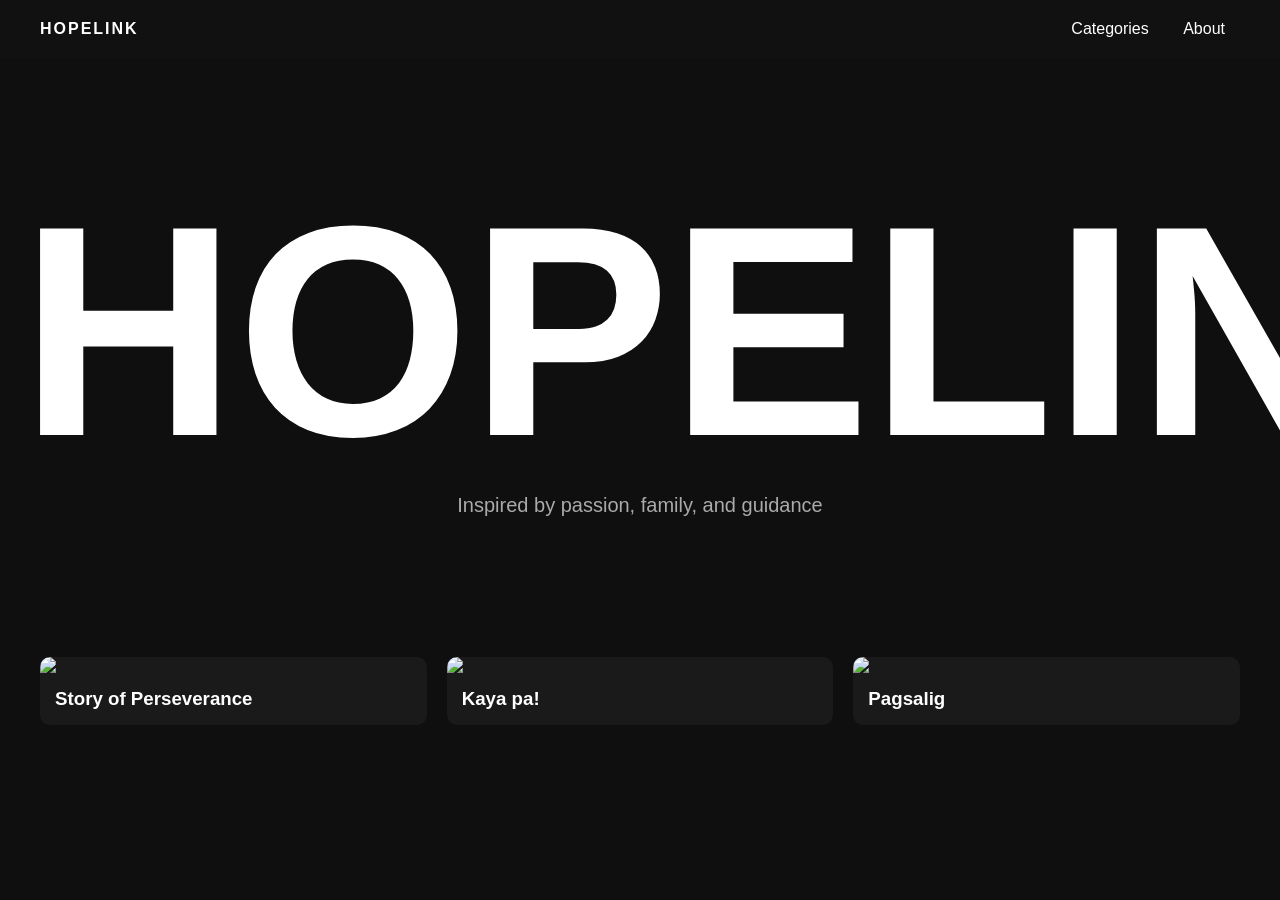
==== index.html @ 451ede3d "cleaned the ui" ====
<!DOCTYPE html>
<html lang="en">
<head>
    <meta charset="UTF-8">
    <meta name="viewport" content="width=device-width, initial-scale=1.0">
    <title>HopeLink</title>
    <link rel="stylesheet" href="styles.css">
    <link href="https://fonts.googleapis.com/css2?family=Inter+Tight:wght@100..900&display=swap" rel="stylesheet">
</head>
<body>
    <header class="navbar">
        <div ><a class="logo" href="index.html">HOPELINK</a></div>
        <nav id="nav-menu">
            <a href="categories.html">Categories</a>
            <a href="#">About</a>
        </nav>
        <div class="menu-toggle" id="menu-toggle">☰</div>
    </header>

   
    <section class="hero">
        <h1 class="hopelink-bold">HOPELINK</h1>
        <p>Inspired by passion, family, and guidance</p>
    </section>

    
    <section class="grid">
        <div class="card">
            <img src="https://picsum.photos/400/250?1">
            <h3>Story of Perseverance</h3>
        </div>
        <div class="card">
            <img src="https://picsum.photos/400/250?2">
            <h3>Kaya pa!</h3>
        </div>
        <div class="card">
            <img src="https://picsum.photos/400/250?3">
            <h3>Pagsalig</h3>
        </div>
    </section>

    <script src="script.js"></script>
</body>
</html>
---- styles.css ----
* {
    margin: 0;
    padding: 0;
    box-sizing: border-box;
}

body {
    font-family: Arial, sans-serif;
    background: #0f0f0f;
    color: white;
}

/* NAVBAR */
.navbar {
    display: flex;
    justify-content: space-between;
    align-items: center;
    padding: 20px 40px;
    background: #111;
}

.logo {
    font-weight: bold;
    letter-spacing: 2px;
    text-decoration: none;
    color: white;
}

nav a {
    margin: 0 15px;
    text-decoration: none;
    color: white;
}

.menu-toggle {
    display: none;
    font-size: 24px;
    cursor: pointer;
}

/* HERO */
.hero {
    display: flex;
    flex-direction: column;
    text-align: center;
    padding: 100px 20px;
}

.hero h1 {
    margin: 0;
    font-size: 300px;
}   

.hero p {
    margin-top: -10px;
    font-size: 20px; 
    color: #aaa;
}

/* GRID */
.grid {
    display: grid;
    grid-template-columns: repeat(auto-fit, minmax(250px, 1fr));
    gap: 20px;
    padding: 40px;
}

.card {
    background: #1a1a1a;
    border-radius: 10px;
    overflow: hidden;
    transition: 0.3s;
}

.card img {
    width: 100%;
    display: block;
}

.card h3 {
    padding: 15px;
}

.card:hover {
    transform: translateY(-5px);
}

/* RESPONSIVE */
@media (max-width: 768px) {
    nav {
        display: none;
        flex-direction: column;
        background: #111;
        position: absolute;
        top: 70px;
        right: 20px;
        padding: 20px;
    }

    nav.active {
        display: flex;
    }

    .menu-toggle {
        display: block;
    }
}
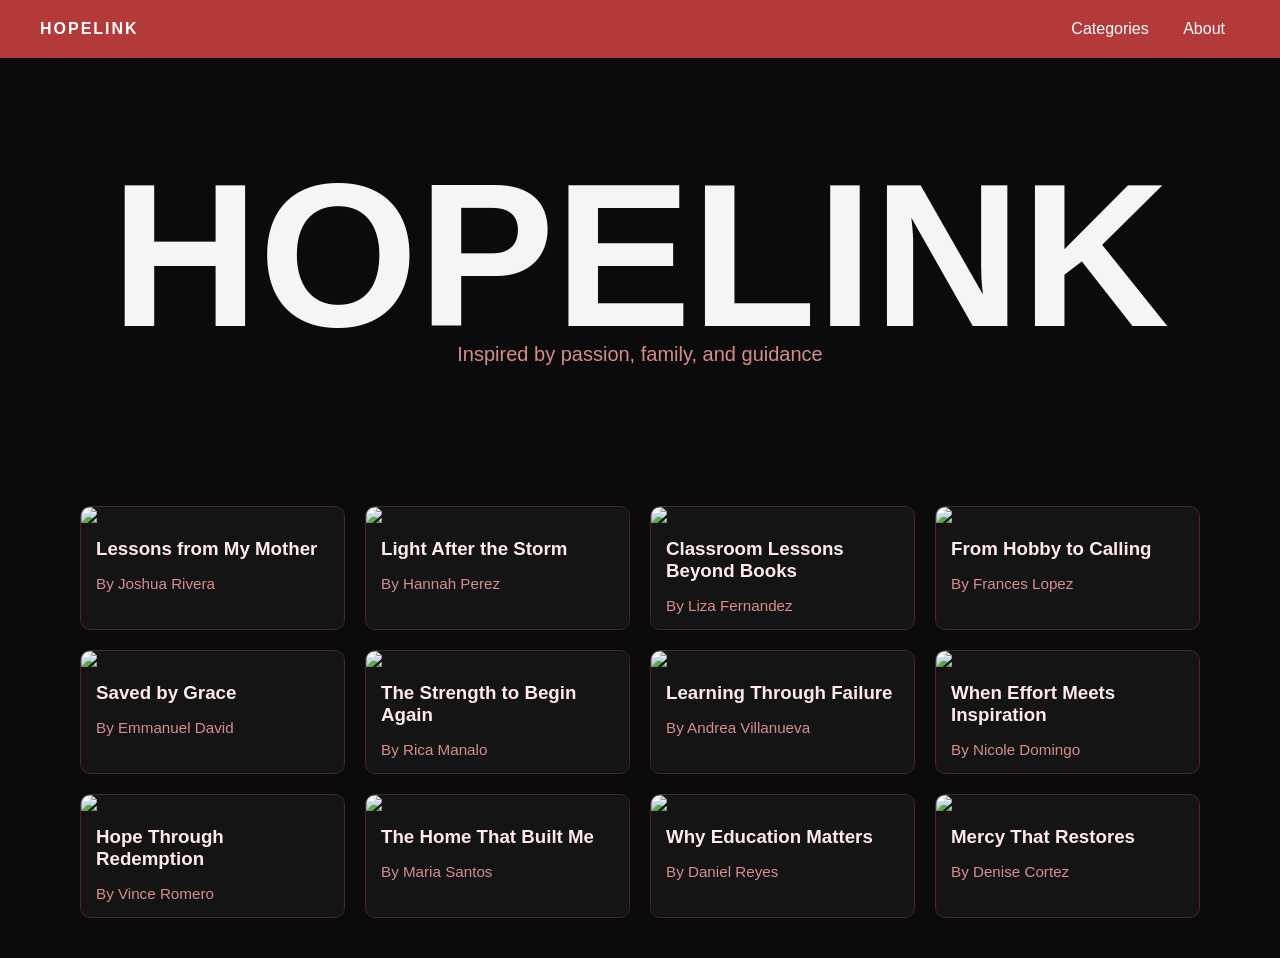
==== commit 413c4955: "improved functionality" ====
--- a/index.html
+++ b/index.html
@@ -27,15 +27,63 @@
     <section class="grid">
         <div class="card">
             <img src="https://picsum.photos/400/250?1">
-            <h3>Story of Perseverance</h3>
+            <h3>Lessons from My Mother</h3>
+            <p class="author">By Joshua Rivera</p>
         </div>
         <div class="card">
             <img src="https://picsum.photos/400/250?2">
-            <h3>Kaya pa!</h3>
+            <h3>Light After the Storm</h3>
+            <p class="author">By Hannah Perez</p>
         </div>
         <div class="card">
             <img src="https://picsum.photos/400/250?3">
-            <h3>Pagsalig</h3>
+            <h3>Classroom Lessons Beyond Books</h3>
+            <p class="author">By Liza Fernandez</p>
+        </div>
+        <div class="card">
+            <img src="https://picsum.photos/400/250?4">
+            <h3>From Hobby to Calling</h3>
+            <p class="author">By Frances Lopez</p>
+        </div>
+        <div class="card">
+            <img src="https://picsum.photos/400/250?5">
+            <h3>Saved by Grace</h3>
+            <p class="author">By Emmanuel David</p>
+        </div>
+        <div class="card">
+            <img src="https://picsum.photos/400/250?6">
+            <h3>The Strength to Begin Again</h3>
+            <p class="author">By Rica Manalo</p>
+        </div>
+        <div class="card">
+            <img src="https://picsum.photos/400/250?7">
+            <h3>Learning Through Failure</h3>
+            <p class="author">By Andrea Villanueva</p>
+        </div>
+        <div class="card">
+            <img src="https://picsum.photos/400/250?8">
+            <h3>When Effort Meets Inspiration</h3>
+            <p class="author">By Nicole Domingo</p>
+        </div>
+        <div class="card">
+            <img src="https://picsum.photos/400/250?9">
+            <h3>Hope Through Redemption</h3>
+            <p class="author">By Vince Romero</p>
+        </div>
+        <div class="card">
+            <img src="https://picsum.photos/400/250?10">
+            <h3>The Home That Built Me</h3>
+            <p class="author">By Maria Santos</p>
+        </div>
+        <div class="card">
+            <img src="https://picsum.photos/400/250?11">
+            <h3>Why Education Matters</h3>
+            <p class="author">By Daniel Reyes</p>
+        </div>
+        <div class="card">
+            <img src="https://picsum.photos/400/250?12">
+            <h3>Mercy That Restores</h3>
+            <p class="author">By Denise Cortez</p>
         </div>
     </section>
 
--- a/styles.css
+++ b/styles.css
@@ -6,8 +6,9 @@
 
 body {
     font-family: Arial, sans-serif;
-    background: #0f0f0f;
-    color: white;
+    background: #0b0b0c;
+    color: #f5f5f5;
+    overflow-x: hidden;
 }
 
 /* NAVBAR */
@@ -16,7 +17,8 @@
     justify-content: space-between;
     align-items: center;
     padding: 20px 40px;
-    background: #111;
+    background: #b43a3a;
+    position: relative;
 }
 
 .logo {
@@ -43,18 +45,19 @@
     display: flex;
     flex-direction: column;
     text-align: center;
-    padding: 100px 20px;
+    padding: clamp(56px, 10vw, 100px) 20px;
 }
 
 .hero h1 {
     margin: 0;
-    font-size: 300px;
+    font-size: clamp(2.5rem, 16vw, 13rem);
+    line-height: 0.95;
 }   
 
 .hero p {
     margin-top: -10px;
-    font-size: 20px; 
-    color: #aaa;
+    font-size: clamp(1rem, 2.8vw, 1.25rem); 
+    color: #d88d8d;
 }
 
 /* GRID */
@@ -62,11 +65,14 @@
     display: grid;
     grid-template-columns: repeat(auto-fit, minmax(250px, 1fr));
     gap: 20px;
-    padding: 40px;
+    padding: clamp(20px, 4vw, 40px);
+    width: min(1200px, 100%);
+    margin: 0 auto;
 }
 
 .card {
-    background: #1a1a1a;
+    background: #141414;
+    border: 1px solid #4a2323;
     border-radius: 10px;
     overflow: hidden;
     transition: 0.3s;
@@ -79,6 +85,13 @@
 
 .card h3 {
     padding: 15px;
+    color: #ffe9e9;
+}
+
+.card .author {
+    padding: 0 15px 15px;
+    color: #d88d8d;
+    font-size: 0.95rem;
 }
 
 .card:hover {
@@ -87,21 +100,43 @@
 
 /* RESPONSIVE */
 @media (max-width: 768px) {
+    .navbar {
+        padding: 16px 20px;
+    }
+
     nav {
         display: none;
         flex-direction: column;
-        background: #111;
+        background: #181818;
         position: absolute;
-        top: 70px;
+        top: 60px;
+        left: 20px;
         right: 20px;
-        padding: 20px;
+        padding: 12px;
+        border: 1px solid #4a2323;
+        border-radius: 10px;
+        gap: 10px;
+        z-index: 10;
     }
 
     nav.active {
         display: flex;
     }
 
+    nav a {
+        margin: 0;
+        padding: 10px 8px;
+    }
+
     .menu-toggle {
         display: block;
     }
+
+    .hero p {
+        margin-top: 6px;
+    }
+
+    .grid {
+        grid-template-columns: 1fr;
+    }
 }
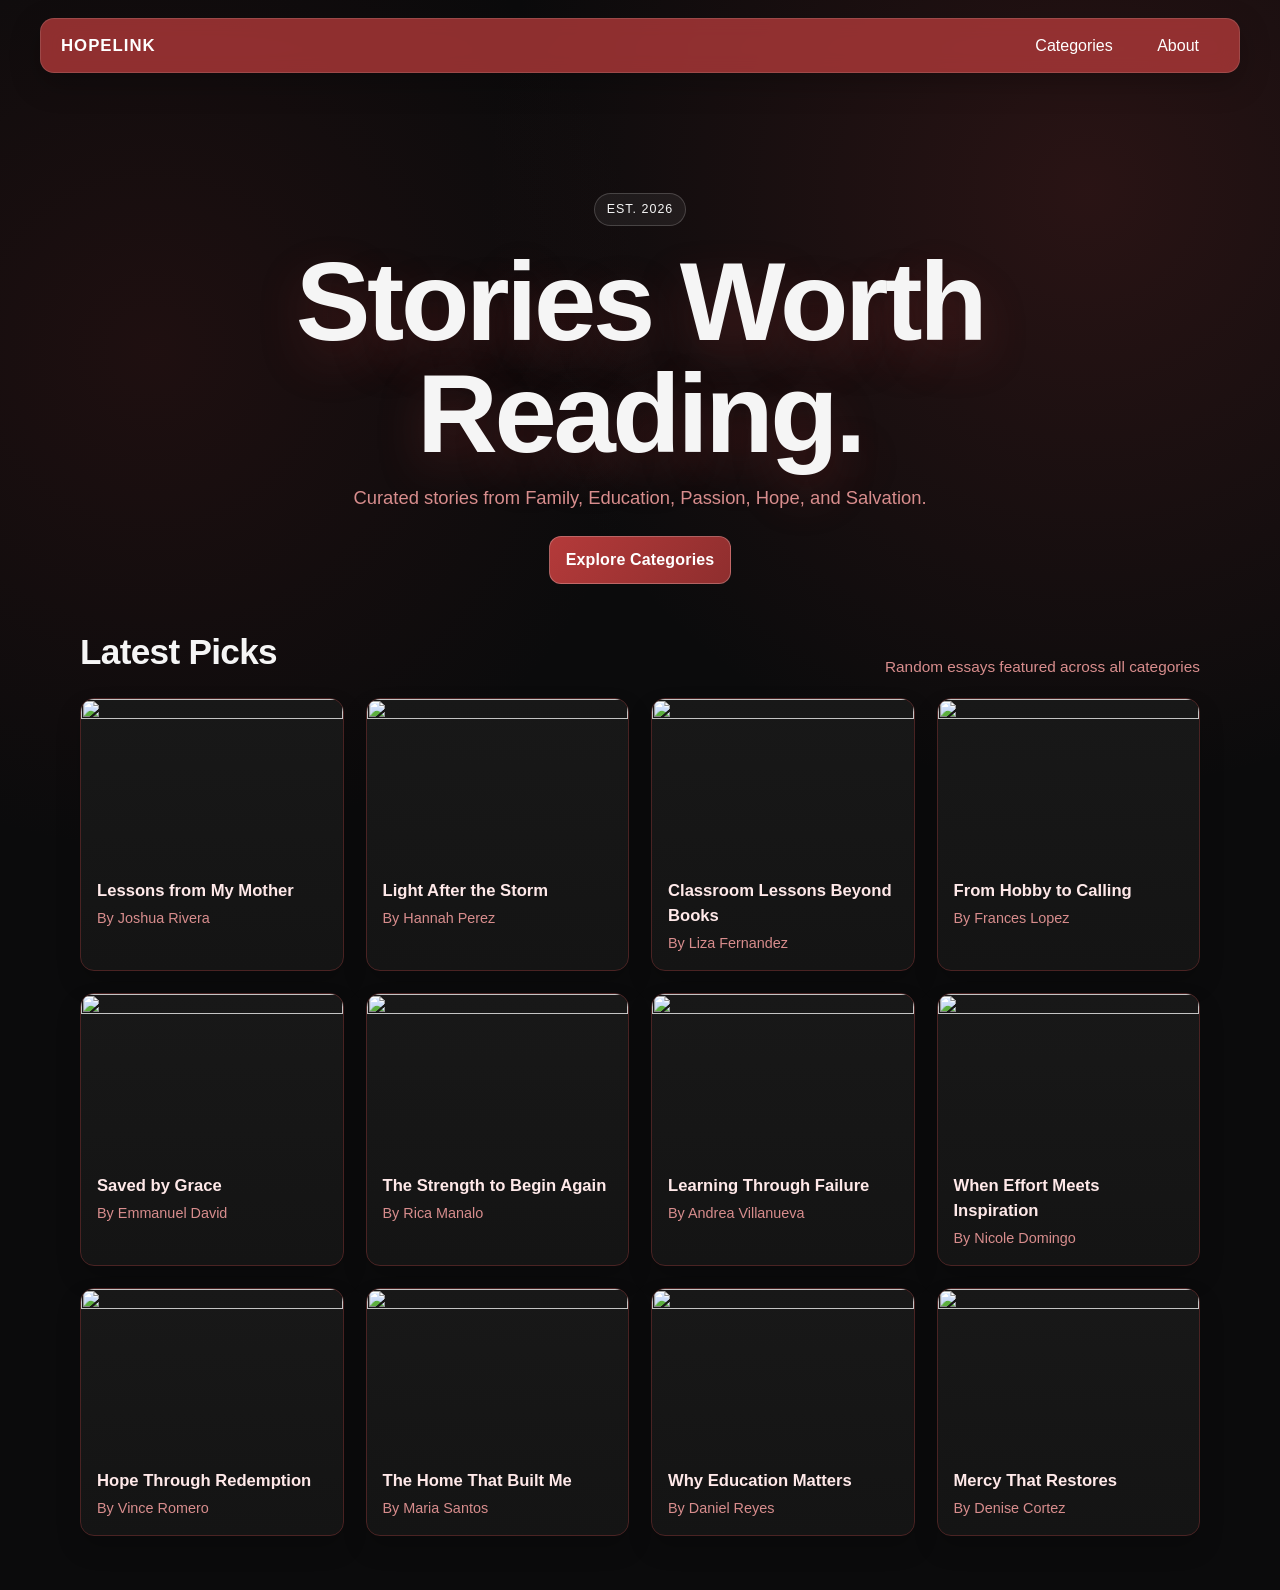
==== commit cf7ee94a: "improved ui" ====
--- a/index.html
+++ b/index.html
@@ -19,11 +19,20 @@
 
    
     <section class="hero">
-        <h1 class="hopelink-bold">HOPELINK</h1>
-        <p>Inspired by passion, family, and guidance</p>
+        <div class="hero-topline">
+         
+            <span class="hero-year">Est. 2026</span>
+        </div>
+        <h1 class="hopelink-bold">Stories Worth Reading.</h1>
+        <p>Curated stories from Family, Education, Passion, Hope, and Salvation.</p>
+        <a class="hero-cta" href="categories.html">Explore Categories</a>
     </section>
 
-    
+    <section class="grid-header">
+        <h2>Latest Picks</h2>
+        <p>Random essays featured across all categories</p>
+    </section>
+
     <section class="grid">
         <div class="card">
             <img src="https://picsum.photos/400/250?1">
--- a/styles.css
+++ b/styles.css
@@ -5,10 +5,14 @@
 }
 
 body {
-    font-family: Arial, sans-serif;
-    background: #0b0b0c;
+    font-family: "Inter Tight", Arial, sans-serif;
+    background:
+        radial-gradient(circle at 85% 12%, rgba(180, 58, 58, 0.18), transparent 34%),
+        radial-gradient(circle at 12% 22%, rgba(120, 35, 35, 0.18), transparent 30%),
+        #0b0b0c;
     color: #f5f5f5;
     overflow-x: hidden;
+    line-height: 1.5;
 }
 
 /* NAVBAR */
@@ -16,28 +20,46 @@
     display: flex;
     justify-content: space-between;
     align-items: center;
-    padding: 20px 40px;
-    background: #b43a3a;
-    position: relative;
+    width: min(1200px, calc(100% - 40px));
+    margin: 18px auto 0;
+    padding: 14px 20px;
+    background: rgba(180, 58, 58, 0.78);
+    border: 1px solid rgba(255, 255, 255, 0.12);
+    border-radius: 14px;
+    position: sticky;
+    top: 14px;
+    z-index: 20;
+    backdrop-filter: blur(10px);
+    box-shadow: 0 10px 30px rgba(0, 0, 0, 0.25);
 }
 
 .logo {
-    font-weight: bold;
-    letter-spacing: 2px;
+    font-weight: 800;
+    letter-spacing: 1px;
     text-decoration: none;
     color: white;
+    font-size: 1.05rem;
+    text-transform: uppercase;
 }
 
 nav a {
-    margin: 0 15px;
+    margin: 0 8px;
+    padding: 8px 12px;
     text-decoration: none;
     color: white;
+    border-radius: 10px;
+    transition: background 0.2s ease, color 0.2s ease;
+}
+
+nav a:hover {
+    background: rgba(255, 255, 255, 0.16);
 }
 
 .menu-toggle {
     display: none;
     font-size: 24px;
     cursor: pointer;
+    color: #ffffff;
 }
 
 /* HERO */
@@ -45,76 +67,155 @@
     display: flex;
     flex-direction: column;
     text-align: center;
-    padding: clamp(56px, 10vw, 100px) 20px;
+    padding: clamp(64px, 12vw, 120px) 20px 32px;
+    width: min(1200px, 100%);
+    margin: 0 auto;
+}
+
+.hero-topline {
+    display: flex;
+    align-items: center;
+    justify-content: center;
+    gap: 10px;
+}
+
+.pill,
+.hero-year {
+    display: inline-flex;
+    align-items: center;
+    padding: 6px 12px;
+    border-radius: 999px;
+    font-size: 0.78rem;
+    letter-spacing: 0.08em;
+    text-transform: uppercase;
+    border: 1px solid rgba(255, 255, 255, 0.18);
+    background: rgba(255, 255, 255, 0.06);
 }
 
 .hero h1 {
-    margin: 0;
-    font-size: clamp(2.5rem, 16vw, 13rem);
-    line-height: 0.95;
+    margin: 20px 0 0;
+    font-size: clamp(2.3rem, 9vw, 7rem);
+    line-height: 1;
+    letter-spacing: -0.03em;
+    text-wrap: balance;
+    text-shadow: 0 18px 45px rgba(180, 58, 58, 0.26);
 }   
 
 .hero p {
-    margin-top: -10px;
-    font-size: clamp(1rem, 2.8vw, 1.25rem); 
+    margin: 14px auto 0;
+    max-width: 620px;
+    font-size: clamp(1rem, 2.8vw, 1.15rem); 
     color: #d88d8d;
+}
+
+.hero-cta {
+    margin: 24px auto 0;
+    display: inline-flex;
+    align-items: center;
+    justify-content: center;
+    text-decoration: none;
+    color: #fff;
+    background: linear-gradient(130deg, #b43a3a, #8f2e2e);
+    border: 1px solid rgba(255, 255, 255, 0.24);
+    border-radius: 12px;
+    padding: 11px 16px;
+    font-weight: 600;
+    letter-spacing: 0.01em;
+    transition: transform 0.25s ease, box-shadow 0.25s ease, filter 0.25s ease;
+}
+
+.hero-cta:hover {
+    transform: translateY(-3px);
+    box-shadow: 0 16px 30px rgba(180, 58, 58, 0.3);
+    filter: brightness(1.08);
+}
+
+.grid-header {
+    width: min(1200px, 100%);
+    margin: 10px auto 0;
+    padding: 0 clamp(20px, 4vw, 40px);
+    display: flex;
+    align-items: flex-end;
+    justify-content: space-between;
+    gap: 16px;
+}
+
+.grid-header h2 {
+    font-size: clamp(1.45rem, 4vw, 2.2rem);
+    letter-spacing: -0.02em;
+}
+
+.grid-header p {
+    color: #d88d8d;
+    font-size: 0.96rem;
 }
 
 /* GRID */
 .grid {
     display: grid;
-    grid-template-columns: repeat(auto-fit, minmax(250px, 1fr));
-    gap: 20px;
-    padding: clamp(20px, 4vw, 40px);
+    grid-template-columns: repeat(auto-fit, minmax(260px, 1fr));
+    gap: 22px;
+    padding: 20px clamp(20px, 4vw, 40px) 54px;
     width: min(1200px, 100%);
     margin: 0 auto;
 }
 
 .card {
-    background: #141414;
+    background: linear-gradient(180deg, #181818, #141414);
     border: 1px solid #4a2323;
-    border-radius: 10px;
+    border-radius: 14px;
     overflow: hidden;
-    transition: 0.3s;
+    transition: transform 0.28s ease, box-shadow 0.28s ease, border-color 0.28s ease;
+    box-shadow: 0 12px 24px rgba(0, 0, 0, 0.18);
 }
 
 .card img {
     width: 100%;
     display: block;
+    aspect-ratio: 16 / 10;
+    object-fit: cover;
+    filter: contrast(1.06) saturate(0.9);
 }
 
 .card h3 {
-    padding: 15px;
+    padding: 16px 16px 4px;
     color: #ffe9e9;
+    font-size: 1.04rem;
+    font-weight: 700;
 }
 
 .card .author {
-    padding: 0 15px 15px;
+    padding: 0 16px 16px;
     color: #d88d8d;
-    font-size: 0.95rem;
+    font-size: 0.9rem;
 }
 
 .card:hover {
-    transform: translateY(-5px);
+    transform: translateY(-8px);
+    box-shadow: 0 20px 34px rgba(0, 0, 0, 0.34);
+    border-color: #7a3434;
 }
 
 /* RESPONSIVE */
 @media (max-width: 768px) {
     .navbar {
-        padding: 16px 20px;
+        width: calc(100% - 24px);
+        margin-top: 10px;
+        padding: 12px 14px;
+        top: 8px;
     }
 
     nav {
         display: none;
         flex-direction: column;
-        background: #181818;
+        background: rgba(24, 24, 24, 0.96);
         position: absolute;
-        top: 60px;
-        left: 20px;
-        right: 20px;
+        top: calc(100% + 8px);
+        left: 0;
+        right: 0;
         padding: 12px;
         border: 1px solid #4a2323;
-        border-radius: 10px;
+        border-radius: 12px;
         gap: 10px;
         z-index: 10;
     }
@@ -125,7 +226,7 @@
 
     nav a {
         margin: 0;
-        padding: 10px 8px;
+        padding: 10px;
     }
 
     .menu-toggle {
@@ -133,7 +234,13 @@
     }
 
     .hero p {
-        margin-top: 6px;
+        margin-top: 10px;
+    }
+
+    .grid-header {
+        flex-direction: column;
+        align-items: flex-start;
+        margin-top: 0;
     }
 
     .grid {
